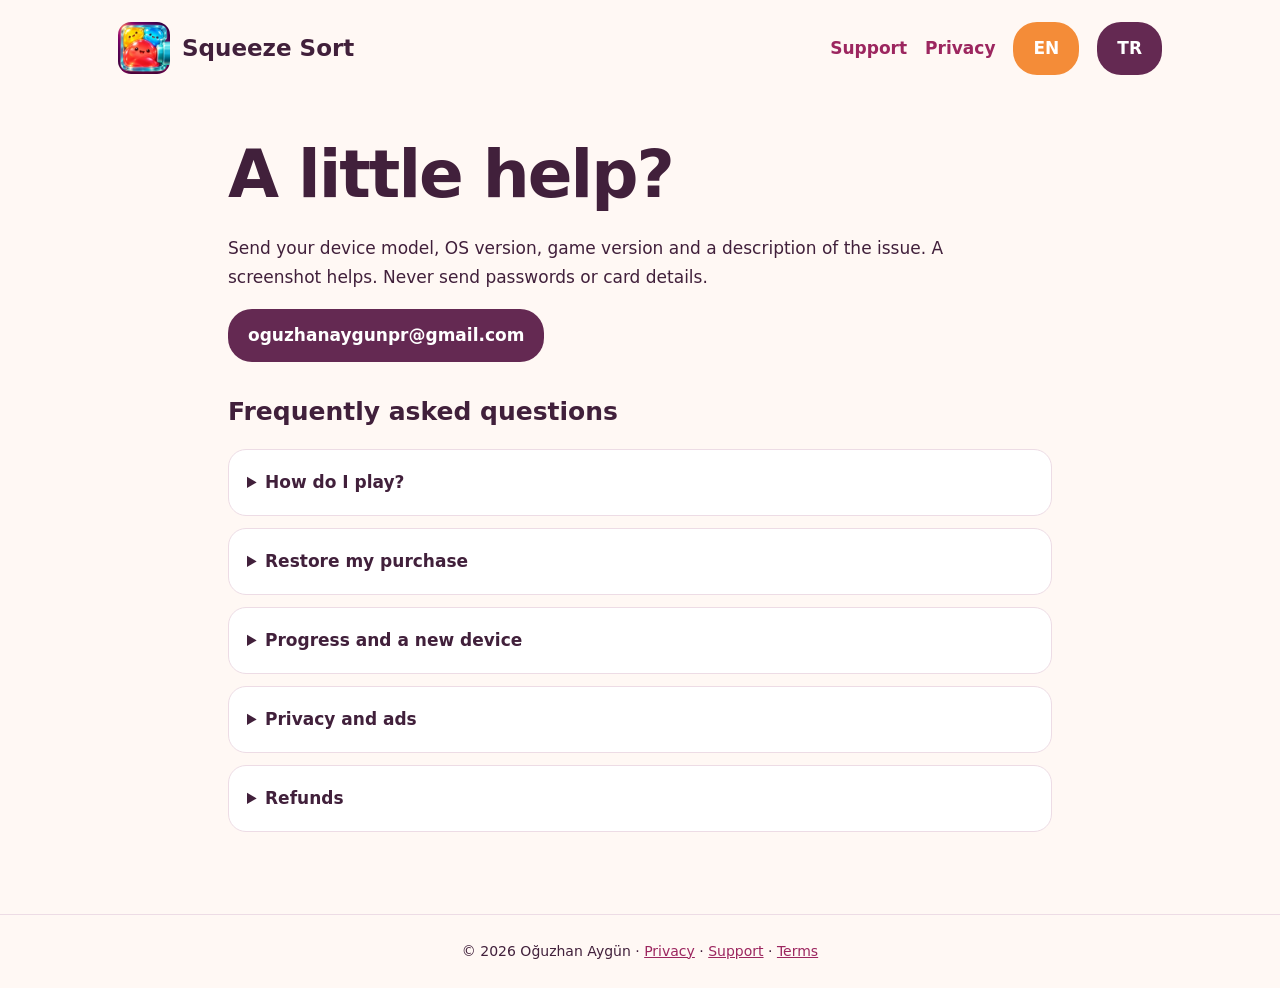
==== support.html @ 9043be11 "Publish Squeeze Sort bilingual support and privacy site" ====
<!doctype html><html lang="en"><head><meta charset="utf-8"><meta name="viewport" content="width=device-width,initial-scale=1"><meta name="description" content="Squeeze Sort — candy jelly puzzles. Official support and privacy information."><title>Support / Destek · Squeeze Sort</title><link rel="icon" href="img/icon.png"><link rel="stylesheet" href="style.css"><script src="lang.js" defer></script></head><body><header><a class="brand" href="index.html"><img src="img/icon.png" alt="" width="52" height="52">Squeeze Sort</a><nav aria-label="Main"><a href="support.html"><span data-lang="en">Support</span><span data-lang="tr">Destek</span></a><a href="privacy.html"><span data-lang="en">Privacy</span><span data-lang="tr">Gizlilik</span></a><button type="button" data-set-lang="en" lang="en" aria-label="English">EN</button><button type="button" data-set-lang="tr" lang="tr" aria-label="Türkçe">TR</button></nav></header><main><h1><span data-lang="en">A little help?</span><span data-lang="tr">Biraz yardım?</span></h1><p><span data-lang="en">Send your device model, OS version, game version and a description of the issue. A screenshot helps. Never send passwords or card details.</span><span data-lang="tr">Cihaz modelini, işletim sistemi ve oyun sürümünü, sorunun açıklamasını gönder. Ekran görüntüsü yardımcı olur. Parola veya kart bilgilerini gönderme.</span></p><a class="button mail" href="mailto:oguzhanaygunpr@gmail.com?subject=Squeeze%20Sort%20Support">oguzhanaygunpr@gmail.com</a><h2><span data-lang="en">Frequently asked questions</span><span data-lang="tr">Sık sorulan sorular</span></h2><details><summary><span data-lang="en">How do I play?</span><span data-lang="tr">Nasıl oynarım?</span></summary><p><span data-lang="en">Press or drag a side wall to move a lane of jellies. Match each jelly to an exit of the same color. Undo is available when you need another approach.</span><span data-lang="tr">Bir jöle sırasını hareket ettirmek için yan duvara bas veya sürükle. Her jöleyi aynı renkteki çıkışa ulaştır. Başka bir yol denemek için Geri Al seçeneğini kullan.</span></p></details><details><summary><span data-lang="en">Restore my purchase</span><span data-lang="tr">Satın alımımı geri yükle</span></summary><p><span data-lang="en">Use Restore Purchases in Settings or the shop, while signed into the same Apple/Google store account used to buy Remove all ads. The purchase is one-time, not a subscription.</span><span data-lang="tr">Reklamları Kaldır satın alımını yaptığın Apple/Google mağaza hesabıyla giriş yap. Ayarlar veya mağaza bölümünde Satın Alımları Geri Yükle seçeneğini kullan. Bu tek seferlik satın alımdır; abonelik değildir.</span></p></details><details><summary><span data-lang="en">Progress and a new device</span><span data-lang="tr">İlerleme ve yeni cihaz</span></summary><p><span data-lang="en">Progress is saved locally. There is no account or in-game cloud-sync feature. Removing app data can remove progress. Store purchase restoration is separate from progress.</span><span data-lang="tr">İlerleme cihazında saklanır. Hesap veya oyun içi bulut eşitleme özelliği yoktur. Uygulama verilerini silmek ilerlemeyi silebilir. Mağaza satın alımını geri yüklemek, ilerleme kaydından ayrıdır.</span></p></details><details><summary><span data-lang="en">Privacy and ads</span><span data-lang="tr">Gizlilik ve reklamlar</span></summary><p><span data-lang="en">Open Settings → Privacy Options to change your choice. If you withdraw after ads were initialized, restart the game. Manage Apple tracking in iOS Settings → Privacy & Security → Tracking.</span><span data-lang="tr">Tercihini değiştirmek için Ayarlar → Gizlilik Seçenekleri bölümünü aç. Reklamlar başlatıldıktan sonra iznini geri çekersen oyunu yeniden aç. Apple izleme iznini iOS Ayarlar → Gizlilik ve Güvenlik → İzleme bölümünden yönet.</span></p></details><details><summary><span data-lang="en">Refunds</span><span data-lang="tr">İadeler</span></summary><p><span data-lang="en">Payments and refunds are managed by your store: <a href="https://reportaproblem.apple.com">Apple</a> or <a href="https://support.google.com/googleplay/workflow/9813244">Google Play</a>.</span><span data-lang="tr">Ödeme ve iadeleri mağazan yönetir: <a href="https://reportaproblem.apple.com">Apple</a> veya <a href="https://support.google.com/googleplay/workflow/9813244">Google Play</a>.</span></p></details></main><footer>© 2026 Oğuzhan Aygün · <a href="privacy.html"><span data-lang="en">Privacy</span><span data-lang="tr">Gizlilik</span></a> · <a href="support.html"><span data-lang="en">Support</span><span data-lang="tr">Destek</span></a> · <a href="terms.html"><span data-lang="en">Terms</span><span data-lang="tr">Koşullar</span></a></footer></body></html>
---- style.css ----
*{box-sizing:border-box}html{scroll-behavior:smooth}body{margin:0;background:#fff8f4;color:#41203b;font:17px/1.7 ui-rounded,system-ui,sans-serif}a{color:#9c265f}a:hover{text-decoration:underline}header{max-width:1100px;margin:auto;padding:22px 28px;display:flex;align-items:center;justify-content:space-between;gap:18px;flex-wrap:wrap}.brand{display:flex;gap:12px;align-items:center;color:#41203b;text-decoration:none;font-size:23px;font-weight:900}.brand img{width:52px;border-radius:13px}nav{display:flex;gap:18px;align-items:center;flex-wrap:wrap}nav a{text-decoration:none;font-weight:700}button,.button{border:0;border-radius:24px;padding:12px 20px;cursor:pointer;background:#642952;color:white;font:inherit;font-weight:750;text-decoration:none;display:inline-block}button[aria-pressed=true]{background:#f48c38}main{max-width:880px;margin:auto;padding:30px 28px 70px}h1{font-size:clamp(36px,7vw,66px);line-height:1.08;letter-spacing:-2px;margin:12px 0 24px}h2{font-size:25px;line-height:1.3;margin-top:34px}p{max-width:72ch}.hero{max-width:1100px;display:grid;grid-template-columns:1.1fr .9fr;align-items:center;gap:55px;padding-top:38px}.hero-art{width:100%;border-radius:40px;box-shadow:0 25px 65px #6a204d22;transform:rotate(4deg)}.eyebrow{color:#a33669;font-size:13px;letter-spacing:3px;font-weight:900}.lede{font-size:21px}.chips{display:flex;gap:10px;flex-wrap:wrap;margin:25px 0}.chips span{padding:6px 15px;border-radius:30px;background:#fce4ec;font-weight:700}.feature{background:#fff;border:1px solid #f0d9e3;padding:24px;border-radius:24px}.features{display:grid;grid-template-columns:repeat(3,1fr);gap:18px;max-width:1100px;margin:30px auto 60px;padding:0 28px}.features h2{margin:0 0 10px;font-size:21px}.features p{margin:0}.date{color:#865b78;font-size:14px}footer{border-top:1px solid #eddce5;padding:25px;text-align:center;font-size:14px}details{background:white;border:1px solid #eddce5;border-radius:18px;margin:12px 0;padding:18px}summary{cursor:pointer;font-weight:800}html[lang=en] [data-lang=tr],html[lang=tr] [data-lang=en]{display:none}.mail{overflow-wrap:anywhere}@media(max-width:700px){.hero{grid-template-columns:1fr;gap:30px}.hero-art{width:75%;margin:auto;display:block;transform:rotate(2deg)}.features{grid-template-columns:1fr}nav{gap:12px}header{padding:18px 22px}main{padding:25px 22px 50px}}
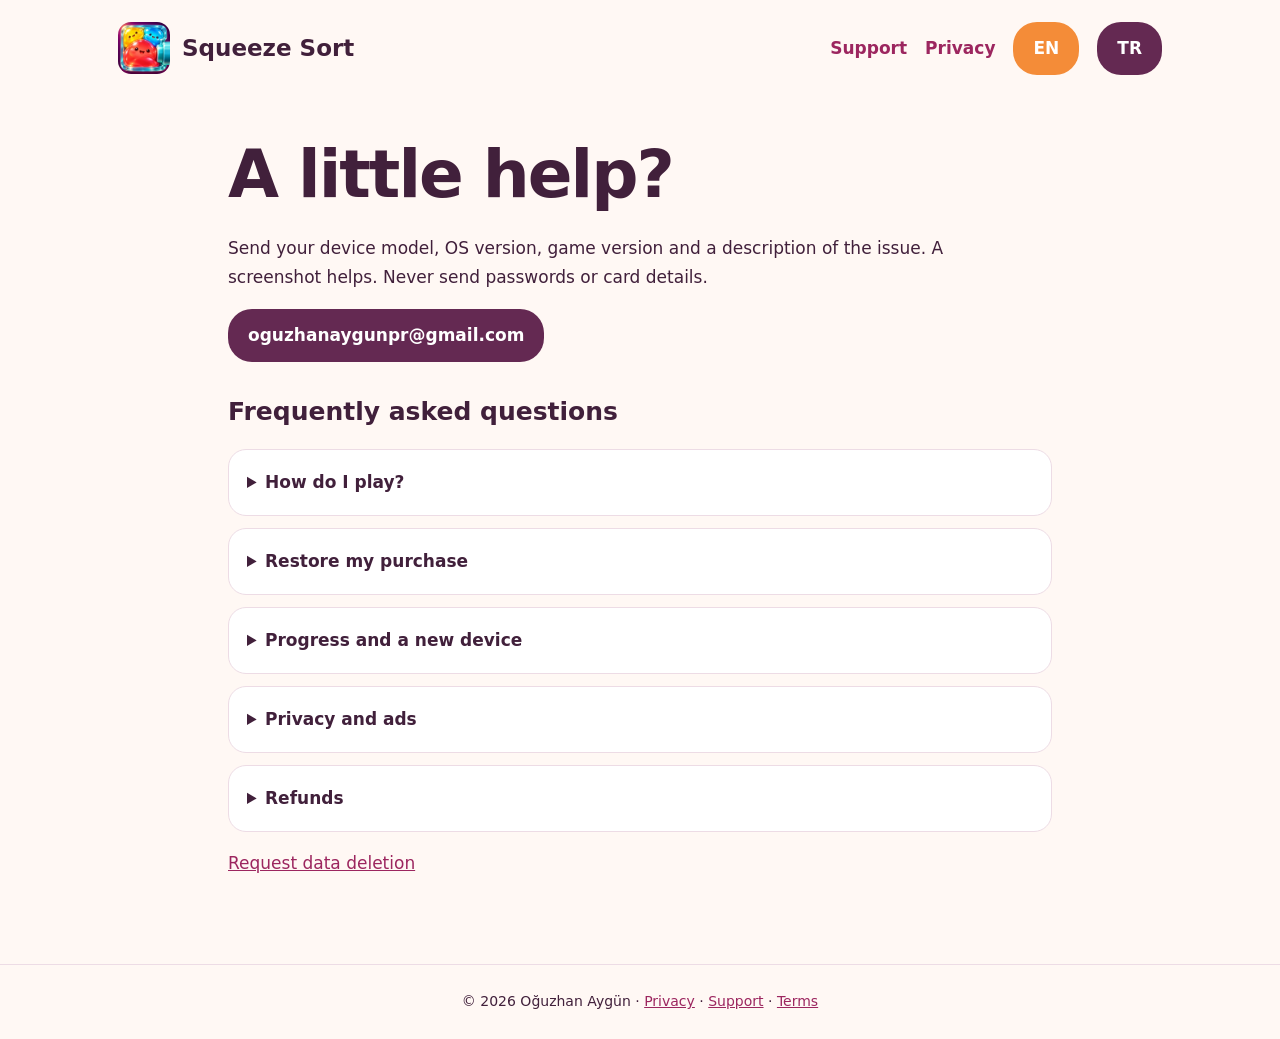
==== commit ca15ec3c: "Add bilingual data deletion request instructions" ====
--- a/support.html
+++ b/support.html
@@ -1 +1 @@
-<!doctype html><html lang="en"><head><meta charset="utf-8"><meta name="viewport" content="width=device-width,initial-scale=1"><meta name="description" content="Squeeze Sort — candy jelly puzzles. Official support and privacy information."><title>Support / Destek · Squeeze Sort</title><link rel="icon" href="img/icon.png"><link rel="stylesheet" href="style.css"><script src="lang.js" defer></script></head><body><header><a class="brand" href="index.html"><img src="img/icon.png" alt="" width="52" height="52">Squeeze Sort</a><nav aria-label="Main"><a href="support.html"><span data-lang="en">Support</span><span data-lang="tr">Destek</span></a><a href="privacy.html"><span data-lang="en">Privacy</span><span data-lang="tr">Gizlilik</span></a><button type="button" data-set-lang="en" lang="en" aria-label="English">EN</button><button type="button" data-set-lang="tr" lang="tr" aria-label="Türkçe">TR</button></nav></header><main><h1><span data-lang="en">A little help?</span><span data-lang="tr">Biraz yardım?</span></h1><p><span data-lang="en">Send your device model, OS version, game version and a description of the issue. A screenshot helps. Never send passwords or card details.</span><span data-lang="tr">Cihaz modelini, işletim sistemi ve oyun sürümünü, sorunun açıklamasını gönder. Ekran görüntüsü yardımcı olur. Parola veya kart bilgilerini gönderme.</span></p><a class="button mail" href="mailto:oguzhanaygunpr@gmail.com?subject=Squeeze%20Sort%20Support">oguzhanaygunpr@gmail.com</a><h2><span data-lang="en">Frequently asked questions</span><span data-lang="tr">Sık sorulan sorular</span></h2><details><summary><span data-lang="en">How do I play?</span><span data-lang="tr">Nasıl oynarım?</span></summary><p><span data-lang="en">Press or drag a side wall to move a lane of jellies. Match each jelly to an exit of the same color. Undo is available when you need another approach.</span><span data-lang="tr">Bir jöle sırasını hareket ettirmek için yan duvara bas veya sürükle. Her jöleyi aynı renkteki çıkışa ulaştır. Başka bir yol denemek için Geri Al seçeneğini kullan.</span></p></details><details><summary><span data-lang="en">Restore my purchase</span><span data-lang="tr">Satın alımımı geri yükle</span></summary><p><span data-lang="en">Use Restore Purchases in Settings or the shop, while signed into the same Apple/Google store account used to buy Remove all ads. The purchase is one-time, not a subscription.</span><span data-lang="tr">Reklamları Kaldır satın alımını yaptığın Apple/Google mağaza hesabıyla giriş yap. Ayarlar veya mağaza bölümünde Satın Alımları Geri Yükle seçeneğini kullan. Bu tek seferlik satın alımdır; abonelik değildir.</span></p></details><details><summary><span data-lang="en">Progress and a new device</span><span data-lang="tr">İlerleme ve yeni cihaz</span></summary><p><span data-lang="en">Progress is saved locally. There is no account or in-game cloud-sync feature. Removing app data can remove progress. Store purchase restoration is separate from progress.</span><span data-lang="tr">İlerleme cihazında saklanır. Hesap veya oyun içi bulut eşitleme özelliği yoktur. Uygulama verilerini silmek ilerlemeyi silebilir. Mağaza satın alımını geri yüklemek, ilerleme kaydından ayrıdır.</span></p></details><details><summary><span data-lang="en">Privacy and ads</span><span data-lang="tr">Gizlilik ve reklamlar</span></summary><p><span data-lang="en">Open Settings → Privacy Options to change your choice. If you withdraw after ads were initialized, restart the game. Manage Apple tracking in iOS Settings → Privacy & Security → Tracking.</span><span data-lang="tr">Tercihini değiştirmek için Ayarlar → Gizlilik Seçenekleri bölümünü aç. Reklamlar başlatıldıktan sonra iznini geri çekersen oyunu yeniden aç. Apple izleme iznini iOS Ayarlar → Gizlilik ve Güvenlik → İzleme bölümünden yönet.</span></p></details><details><summary><span data-lang="en">Refunds</span><span data-lang="tr">İadeler</span></summary><p><span data-lang="en">Payments and refunds are managed by your store: <a href="https://reportaproblem.apple.com">Apple</a> or <a href="https://support.google.com/googleplay/workflow/9813244">Google Play</a>.</span><span data-lang="tr">Ödeme ve iadeleri mağazan yönetir: <a href="https://reportaproblem.apple.com">Apple</a> veya <a href="https://support.google.com/googleplay/workflow/9813244">Google Play</a>.</span></p></details></main><footer>© 2026 Oğuzhan Aygün · <a href="privacy.html"><span data-lang="en">Privacy</span><span data-lang="tr">Gizlilik</span></a> · <a href="support.html"><span data-lang="en">Support</span><span data-lang="tr">Destek</span></a> · <a href="terms.html"><span data-lang="en">Terms</span><span data-lang="tr">Koşullar</span></a></footer></body></html>+<!doctype html><html lang="en"><head><meta charset="utf-8"><meta name="viewport" content="width=device-width,initial-scale=1"><meta name="description" content="Squeeze Sort — candy jelly puzzles. Official support and privacy information."><title>Support / Destek · Squeeze Sort</title><link rel="icon" href="img/icon.png"><link rel="stylesheet" href="style.css"><script src="lang.js" defer></script></head><body><header><a class="brand" href="index.html"><img src="img/icon.png" alt="" width="52" height="52">Squeeze Sort</a><nav aria-label="Main"><a href="support.html"><span data-lang="en">Support</span><span data-lang="tr">Destek</span></a><a href="privacy.html"><span data-lang="en">Privacy</span><span data-lang="tr">Gizlilik</span></a><button type="button" data-set-lang="en" lang="en" aria-label="English">EN</button><button type="button" data-set-lang="tr" lang="tr" aria-label="Türkçe">TR</button></nav></header><main><h1><span data-lang="en">A little help?</span><span data-lang="tr">Biraz yardım?</span></h1><p><span data-lang="en">Send your device model, OS version, game version and a description of the issue. A screenshot helps. Never send passwords or card details.</span><span data-lang="tr">Cihaz modelini, işletim sistemi ve oyun sürümünü, sorunun açıklamasını gönder. Ekran görüntüsü yardımcı olur. Parola veya kart bilgilerini gönderme.</span></p><a class="button mail" href="mailto:oguzhanaygunpr@gmail.com?subject=Squeeze%20Sort%20Support">oguzhanaygunpr@gmail.com</a><h2><span data-lang="en">Frequently asked questions</span><span data-lang="tr">Sık sorulan sorular</span></h2><details><summary><span data-lang="en">How do I play?</span><span data-lang="tr">Nasıl oynarım?</span></summary><p><span data-lang="en">Press or drag a side wall to move a lane of jellies. Match each jelly to an exit of the same color. Undo is available when you need another approach.</span><span data-lang="tr">Bir jöle sırasını hareket ettirmek için yan duvara bas veya sürükle. Her jöleyi aynı renkteki çıkışa ulaştır. Başka bir yol denemek için Geri Al seçeneğini kullan.</span></p></details><details><summary><span data-lang="en">Restore my purchase</span><span data-lang="tr">Satın alımımı geri yükle</span></summary><p><span data-lang="en">Use Restore Purchases in Settings or the shop, while signed into the same Apple/Google store account used to buy Remove all ads. The purchase is one-time, not a subscription.</span><span data-lang="tr">Reklamları Kaldır satın alımını yaptığın Apple/Google mağaza hesabıyla giriş yap. Ayarlar veya mağaza bölümünde Satın Alımları Geri Yükle seçeneğini kullan. Bu tek seferlik satın alımdır; abonelik değildir.</span></p></details><details><summary><span data-lang="en">Progress and a new device</span><span data-lang="tr">İlerleme ve yeni cihaz</span></summary><p><span data-lang="en">Progress is saved locally. There is no account or in-game cloud-sync feature. Removing app data can remove progress. Store purchase restoration is separate from progress.</span><span data-lang="tr">İlerleme cihazında saklanır. Hesap veya oyun içi bulut eşitleme özelliği yoktur. Uygulama verilerini silmek ilerlemeyi silebilir. Mağaza satın alımını geri yüklemek, ilerleme kaydından ayrıdır.</span></p></details><details><summary><span data-lang="en">Privacy and ads</span><span data-lang="tr">Gizlilik ve reklamlar</span></summary><p><span data-lang="en">Open Settings → Privacy Options to change your choice. If you withdraw after ads were initialized, restart the game. Manage Apple tracking in iOS Settings → Privacy & Security → Tracking.</span><span data-lang="tr">Tercihini değiştirmek için Ayarlar → Gizlilik Seçenekleri bölümünü aç. Reklamlar başlatıldıktan sonra iznini geri çekersen oyunu yeniden aç. Apple izleme iznini iOS Ayarlar → Gizlilik ve Güvenlik → İzleme bölümünden yönet.</span></p></details><details><summary><span data-lang="en">Refunds</span><span data-lang="tr">İadeler</span></summary><p><span data-lang="en">Payments and refunds are managed by your store: <a href="https://reportaproblem.apple.com">Apple</a> or <a href="https://support.google.com/googleplay/workflow/9813244">Google Play</a>.</span><span data-lang="tr">Ödeme ve iadeleri mağazan yönetir: <a href="https://reportaproblem.apple.com">Apple</a> veya <a href="https://support.google.com/googleplay/workflow/9813244">Google Play</a>.</span></p></details><p><a href="delete-data.html"><span data-lang="en">Request data deletion</span><span data-lang="tr">Veri silme talebi</span></a></p></main><footer>© 2026 Oğuzhan Aygün · <a href="privacy.html"><span data-lang="en">Privacy</span><span data-lang="tr">Gizlilik</span></a> · <a href="support.html"><span data-lang="en">Support</span><span data-lang="tr">Destek</span></a> · <a href="terms.html"><span data-lang="en">Terms</span><span data-lang="tr">Koşullar</span></a></footer></body></html>
